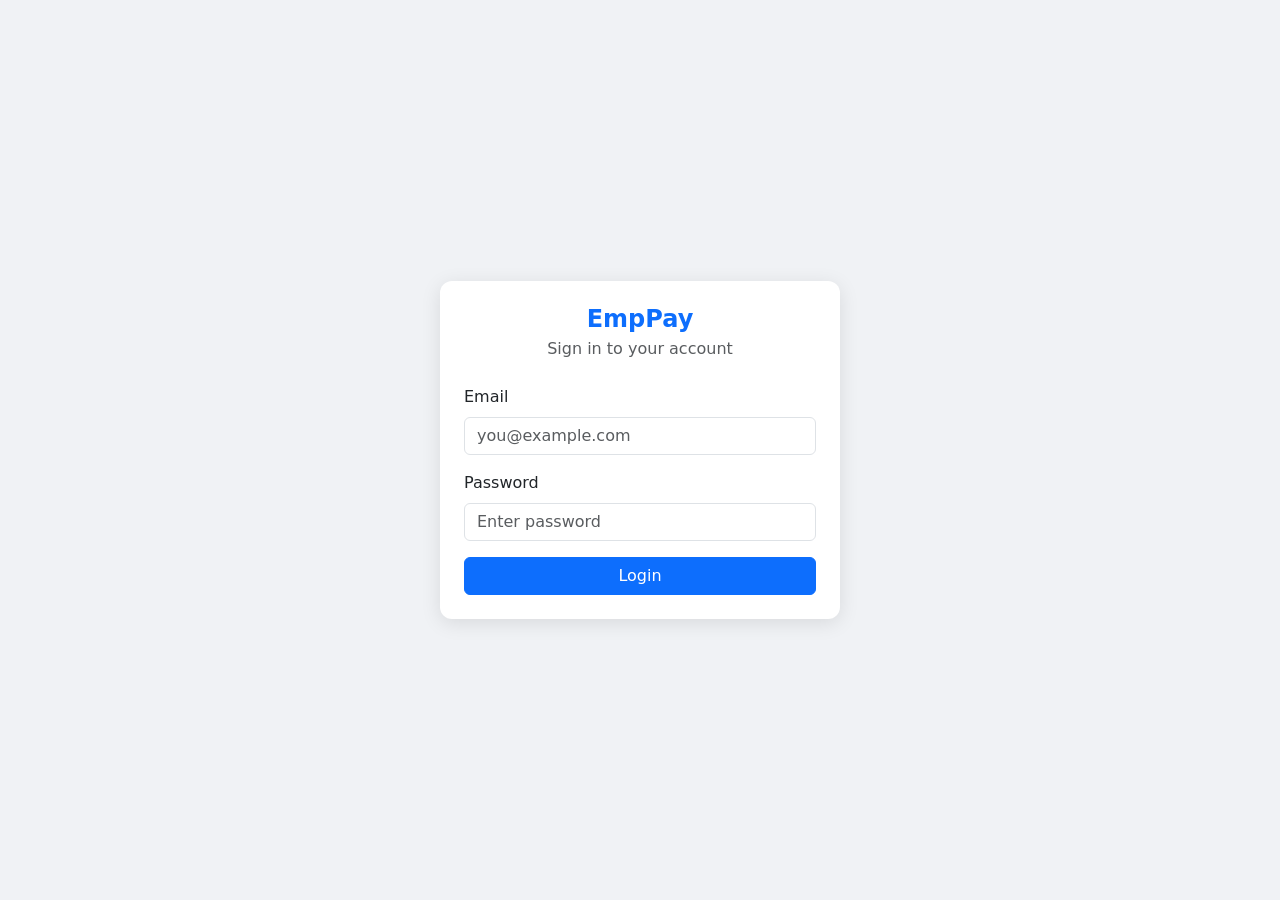
==== src/main/resources/static/index.html @ 87c90cb2 "otp auth setup" ====
<!DOCTYPE html>
<html lang="en">
<head>
    <meta charset="UTF-8">
    <title>EmpPay - Login</title>
    <link href="https://cdn.jsdelivr.net/npm/bootstrap@5.3.0/dist/css/bootstrap.min.css" rel="stylesheet">
    <style>
        body { background: #f0f2f5; }
        .card { border: none; border-radius: 12px; box-shadow: 0 4px 20px rgba(0,0,0,0.1); }
    </style>
</head>
<body class="d-flex align-items-center justify-content-center min-vh-100">
    <div class="card p-4" style="width: 100%; max-width: 400px;">
        <h4 class="text-center mb-1 fw-bold text-primary">EmpPay</h4>
        <p class="text-center text-muted mb-4">Sign in to your account</p>

        <div id="alert" class="alert d-none"></div>

        <form id="loginForm">
            <div class="mb-3">
                <label class="form-label">Email</label>
                <input type="email" id="email" class="form-control" placeholder="you@example.com" required>
            </div>
            <div class="mb-3">
                <label class="form-label">Password</label>
                <input type="password" id="password" class="form-control" placeholder="Enter password" required>
            </div>
            <button type="submit" class="btn btn-primary w-100">Login</button>
        </form>
    </div>

    <script>
        document.getElementById('loginForm').addEventListener('submit', async (e) => {
            e.preventDefault();
            const email = document.getElementById('email').value;
            const password = document.getElementById('password').value;

            const res = await fetch('/api/auth/login', {
                method: 'POST',
                headers: { 'Content-Type': 'application/json' },
                body: JSON.stringify({ email, password })
            });

            const data = await res.json();
            const alert = document.getElementById('alert');

            if (!res.ok) {
                alert.className = 'alert alert-danger';
                alert.textContent = data.message;
                alert.classList.remove('d-none');
                return;
            }

            // Store session info
            sessionStorage.setItem('user', JSON.stringify(data));

            if (data.mustChangePassword) {
                window.location.href = '/change-password.html';
            } else if (data.role === 'ADMIN') {
                window.location.href = '/admin.html';
            } else {
                window.location.href = '/dashboard.html';
            }
        });
    </script>
</body>
</html>
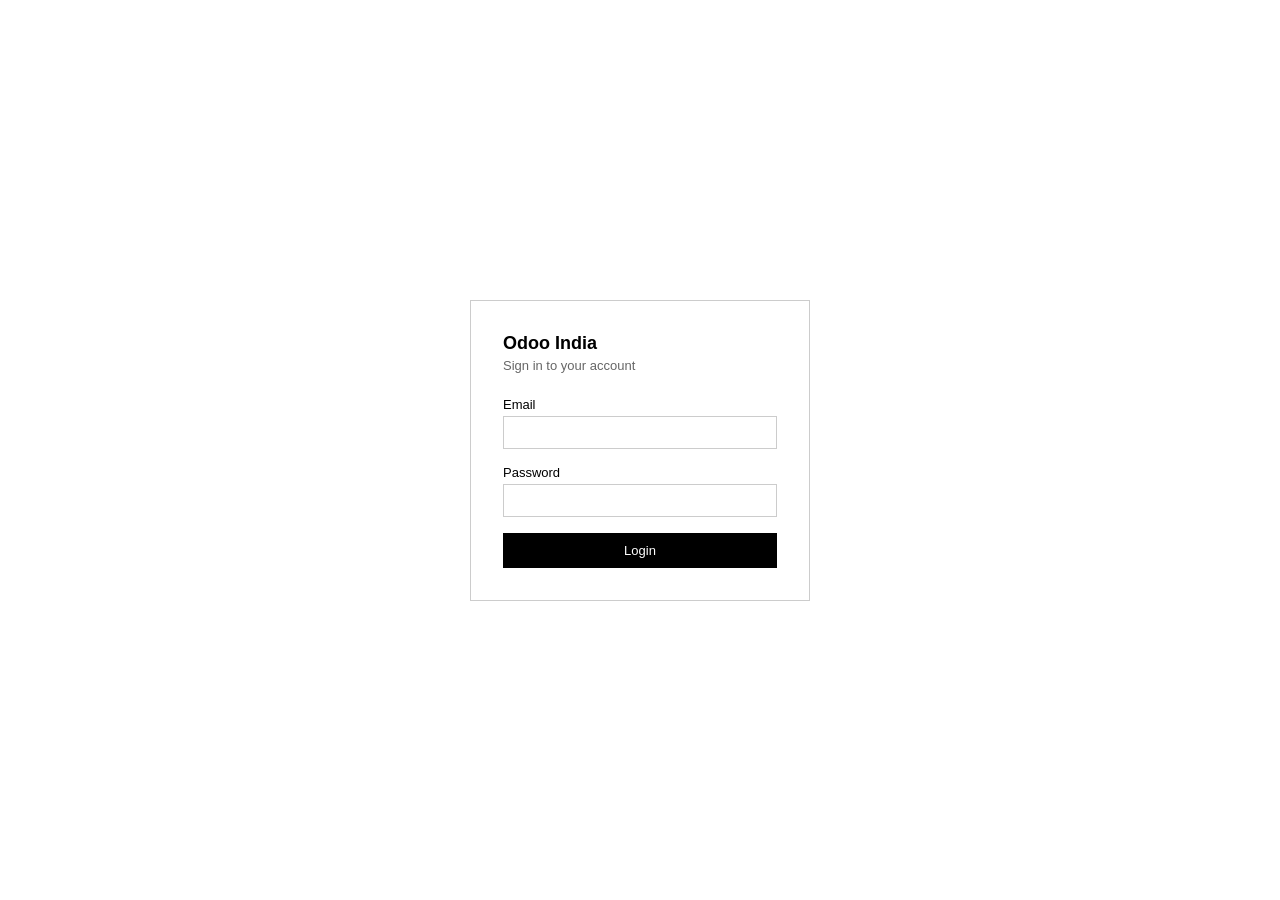
==== commit e2faaadb: "created dashboard" ====
--- a/src/main/resources/static/index.html
+++ b/src/main/resources/static/index.html
@@ -2,65 +2,53 @@
 <html lang="en">
 <head>
     <meta charset="UTF-8">
-    <title>EmpPay - Login</title>
-    <link href="https://cdn.jsdelivr.net/npm/bootstrap@5.3.0/dist/css/bootstrap.min.css" rel="stylesheet">
+    <title>Odoo India - Login</title>
     <style>
-        body { background: #f0f2f5; }
-        .card { border: none; border-radius: 12px; box-shadow: 0 4px 20px rgba(0,0,0,0.1); }
+        * { box-sizing: border-box; margin: 0; padding: 0; }
+        body { background: #fff; font-family: 'Segoe UI', sans-serif; display: flex; align-items: center; justify-content: center; height: 100vh; }
+        .box { width: 340px; border: 1px solid #ccc; padding: 32px; }
+        h4 { font-size: 18px; font-weight: 700; margin-bottom: 4px; }
+        p { font-size: 13px; color: #666; margin-bottom: 24px; }
+        label { display: block; font-size: 13px; margin-bottom: 4px; }
+        input { width: 100%; border: 1px solid #ccc; padding: 8px 10px; font-size: 13px; margin-bottom: 16px; outline: none; }
+        input:focus { border-color: #000; }
+        button { width: 100%; background: #000; color: #fff; border: none; padding: 10px; font-size: 13px; cursor: pointer; }
+        button:hover { background: #333; }
+        .alert { font-size: 13px; padding: 8px 10px; margin-bottom: 16px; border: 1px solid #ccc; }
+        .alert-danger { border-color: #000; background: #f5f5f5; }
     </style>
 </head>
-<body class="d-flex align-items-center justify-content-center min-vh-100">
-    <div class="card p-4" style="width: 100%; max-width: 400px;">
-        <h4 class="text-center mb-1 fw-bold text-primary">EmpPay</h4>
-        <p class="text-center text-muted mb-4">Sign in to your account</p>
-
-        <div id="alert" class="alert d-none"></div>
-
+<body>
+    <div class="box">
+        <h4>Odoo India</h4>
+        <p>Sign in to your account</p>
+        <div id="alert" class="alert" style="display:none;"></div>
         <form id="loginForm">
-            <div class="mb-3">
-                <label class="form-label">Email</label>
-                <input type="email" id="email" class="form-control" placeholder="you@example.com" required>
-            </div>
-            <div class="mb-3">
-                <label class="form-label">Password</label>
-                <input type="password" id="password" class="form-control" placeholder="Enter password" required>
-            </div>
-            <button type="submit" class="btn btn-primary w-100">Login</button>
+            <label>Email</label>
+            <input type="email" id="email" required>
+            <label>Password</label>
+            <input type="password" id="password" required>
+            <button type="submit">Login</button>
         </form>
     </div>
-
     <script>
         document.getElementById('loginForm').addEventListener('submit', async (e) => {
             e.preventDefault();
-            const email = document.getElementById('email').value;
-            const password = document.getElementById('password').value;
-
             const res = await fetch('/api/auth/login', {
                 method: 'POST',
                 headers: { 'Content-Type': 'application/json' },
-                body: JSON.stringify({ email, password })
+                body: JSON.stringify({ email: document.getElementById('email').value, password: document.getElementById('password').value })
             });
-
             const data = await res.json();
-            const alert = document.getElementById('alert');
-
+            const alertEl = document.getElementById('alert');
             if (!res.ok) {
-                alert.className = 'alert alert-danger';
-                alert.textContent = data.message;
-                alert.classList.remove('d-none');
+                alertEl.className = 'alert alert-danger';
+                alertEl.textContent = data.message;
+                alertEl.style.display = 'block';
                 return;
             }
-
-            // Store session info
             sessionStorage.setItem('user', JSON.stringify(data));
-
-            if (data.mustChangePassword) {
-                window.location.href = '/change-password.html';
-            } else if (data.role === 'ADMIN') {
-                window.location.href = '/admin.html';
-            } else {
-                window.location.href = '/dashboard.html';
-            }
+            window.location.href = data.mustChangePassword ? '/change-password.html' : '/dashboard.html';
         });
     </script>
 </body>
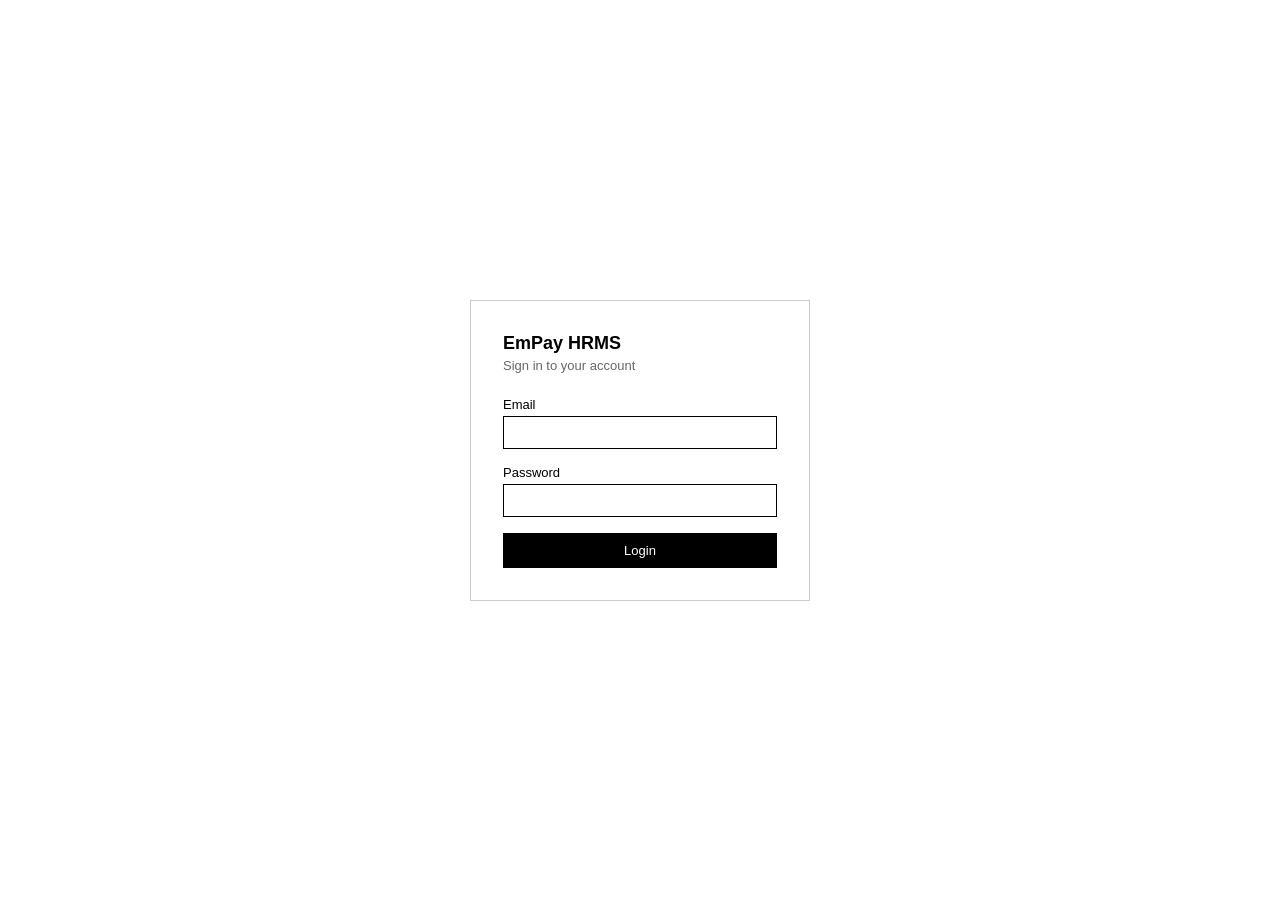
==== commit 0e352f2b: "implemented remaning ui elements" ====
--- a/src/main/resources/static/index.html
+++ b/src/main/resources/static/index.html
@@ -2,7 +2,7 @@
 <html lang="en">
 <head>
     <meta charset="UTF-8">
-    <title>Odoo India - Login</title>
+    <title>EmPay — Login</title>
     <style>
         * { box-sizing: border-box; margin: 0; padding: 0; }
         body { background: #fff; font-family: 'Segoe UI', sans-serif; display: flex; align-items: center; justify-content: center; height: 100vh; }
@@ -10,7 +10,7 @@
         h4 { font-size: 18px; font-weight: 700; margin-bottom: 4px; }
         p { font-size: 13px; color: #666; margin-bottom: 24px; }
         label { display: block; font-size: 13px; margin-bottom: 4px; }
-        input { width: 100%; border: 1px solid #ccc; padding: 8px 10px; font-size: 13px; margin-bottom: 16px; outline: none; }
+        input { width: 100%; border: 1px solid #000; padding: 8px 10px; font-size: 13px; margin-bottom: 16px; outline: none; }
         input:focus { border-color: #000; }
         button { width: 100%; background: #000; color: #fff; border: none; padding: 10px; font-size: 13px; cursor: pointer; }
         button:hover { background: #333; }
@@ -20,7 +20,7 @@
 </head>
 <body>
     <div class="box">
-        <h4>Odoo India</h4>
+        <h4>EmPay HRMS</h4>
         <p>Sign in to your account</p>
         <div id="alert" class="alert" style="display:none;"></div>
         <form id="loginForm">
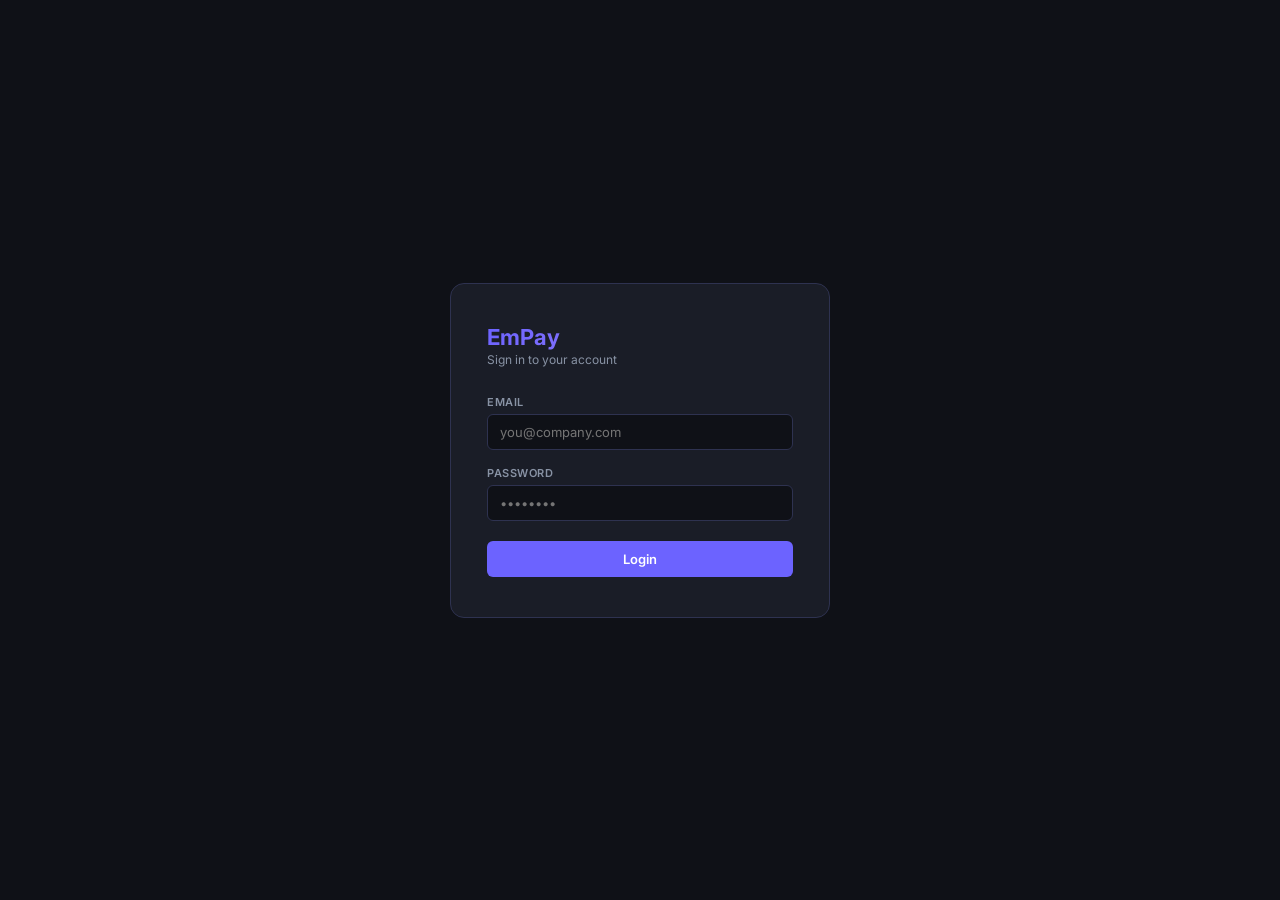
==== commit d28f546f: "updated login and change-password pages to match dark theme" ====
--- a/src/main/resources/static/index.html
+++ b/src/main/resources/static/index.html
@@ -1,55 +1,67 @@
 <!DOCTYPE html>
 <html lang="en">
 <head>
-    <meta charset="UTF-8">
-    <title>EmPay — Login</title>
-    <style>
-        * { box-sizing: border-box; margin: 0; padding: 0; }
-        body { background: #fff; font-family: 'Segoe UI', sans-serif; display: flex; align-items: center; justify-content: center; height: 100vh; }
-        .box { width: 340px; border: 1px solid #ccc; padding: 32px; }
-        h4 { font-size: 18px; font-weight: 700; margin-bottom: 4px; }
-        p { font-size: 13px; color: #666; margin-bottom: 24px; }
-        label { display: block; font-size: 13px; margin-bottom: 4px; }
-        input { width: 100%; border: 1px solid #000; padding: 8px 10px; font-size: 13px; margin-bottom: 16px; outline: none; }
-        input:focus { border-color: #000; }
-        button { width: 100%; background: #000; color: #fff; border: none; padding: 10px; font-size: 13px; cursor: pointer; }
-        button:hover { background: #333; }
-        .alert { font-size: 13px; padding: 8px 10px; margin-bottom: 16px; border: 1px solid #ccc; }
-        .alert-danger { border-color: #000; background: #f5f5f5; }
-    </style>
+  <meta charset="UTF-8">
+  <title>EmPay — Login</title>
+  <meta name="viewport" content="width=device-width, initial-scale=1.0">
+  <link rel="preconnect" href="https://fonts.googleapis.com">
+  <link href="https://fonts.googleapis.com/css2?family=Inter:wght@400;500;600;700&display=swap" rel="stylesheet">
+  <style>
+    *, *::before, *::after { box-sizing: border-box; margin: 0; padding: 0; }
+    :root {
+      --bg: #0f1117; --surface: #1a1d27; --border: #2e3250;
+      --accent: #6c63ff; --accent2: #a78bfa;
+      --text: #e2e8f0; --muted: #8892a4;
+      --danger: #ef4444; --success: #22c55e;
+    }
+    body { font-family: 'Inter', sans-serif; background: var(--bg); color: var(--text); display: flex; align-items: center; justify-content: center; min-height: 100vh; font-size: 13px; }
+    .card { background: var(--surface); border: 1px solid var(--border); border-radius: 14px; padding: 40px 36px; width: 100%; max-width: 380px; }
+    .brand { margin-bottom: 28px; }
+    .brand-logo { font-size: 22px; font-weight: 700; background: linear-gradient(135deg, var(--accent), var(--accent2)); -webkit-background-clip: text; -webkit-text-fill-color: transparent; background-clip: text; }
+    .brand-sub { font-size: 12px; color: var(--muted); margin-top: 2px; }
+    label { display: block; font-size: 11px; font-weight: 600; color: var(--muted); text-transform: uppercase; letter-spacing: 0.5px; margin-bottom: 5px; }
+    input { width: 100%; background: var(--bg); border: 1px solid var(--border); color: var(--text); padding: 9px 12px; border-radius: 6px; font-size: 13px; font-family: inherit; outline: none; transition: border-color 0.15s; margin-bottom: 16px; }
+    input:focus { border-color: var(--accent); }
+    button { width: 100%; background: var(--accent); color: #fff; border: none; padding: 10px; border-radius: 6px; font-size: 13px; font-weight: 600; cursor: pointer; font-family: inherit; transition: background 0.15s; margin-top: 4px; }
+    button:hover { background: #5b52e8; }
+    .alert { font-size: 12px; padding: 9px 12px; border-radius: 6px; margin-bottom: 16px; display: none; }
+    .alert-danger { background: rgba(239,68,68,0.1); border: 1px solid rgba(239,68,68,0.3); color: var(--danger); }
+  </style>
 </head>
 <body>
-    <div class="box">
-        <h4>EmPay HRMS</h4>
-        <p>Sign in to your account</p>
-        <div id="alert" class="alert" style="display:none;"></div>
-        <form id="loginForm">
-            <label>Email</label>
-            <input type="email" id="email" required>
-            <label>Password</label>
-            <input type="password" id="password" required>
-            <button type="submit">Login</button>
-        </form>
+  <div class="card">
+    <div class="brand">
+      <div class="brand-logo">EmPay</div>
+      <div class="brand-sub">Sign in to your account</div>
     </div>
-    <script>
-        document.getElementById('loginForm').addEventListener('submit', async (e) => {
-            e.preventDefault();
-            const res = await fetch('/api/auth/login', {
-                method: 'POST',
-                headers: { 'Content-Type': 'application/json' },
-                body: JSON.stringify({ email: document.getElementById('email').value, password: document.getElementById('password').value })
-            });
-            const data = await res.json();
-            const alertEl = document.getElementById('alert');
-            if (!res.ok) {
-                alertEl.className = 'alert alert-danger';
-                alertEl.textContent = data.message;
-                alertEl.style.display = 'block';
-                return;
-            }
-            sessionStorage.setItem('user', JSON.stringify(data));
-            window.location.href = data.mustChangePassword ? '/change-password.html' : '/dashboard.html';
-        });
-    </script>
+    <div id="alert" class="alert alert-danger"></div>
+    <form id="loginForm">
+      <label>Email</label>
+      <input type="email" id="email" placeholder="you@company.com" required>
+      <label>Password</label>
+      <input type="password" id="password" placeholder="••••••••" required>
+      <button type="submit">Login</button>
+    </form>
+  </div>
+  <script>
+    document.getElementById('loginForm').addEventListener('submit', async (e) => {
+      e.preventDefault();
+      const alertEl = document.getElementById('alert');
+      alertEl.style.display = 'none';
+      const res = await fetch('/api/auth/login', {
+        method: 'POST',
+        headers: { 'Content-Type': 'application/json' },
+        body: JSON.stringify({ email: document.getElementById('email').value, password: document.getElementById('password').value })
+      });
+      const data = await res.json();
+      if (!res.ok) {
+        alertEl.textContent = data.message;
+        alertEl.style.display = 'block';
+        return;
+      }
+      sessionStorage.setItem('user', JSON.stringify(data));
+      window.location.href = data.mustChangePassword ? '/change-password.html' : '/dashboard.html';
+    });
+  </script>
 </body>
 </html>
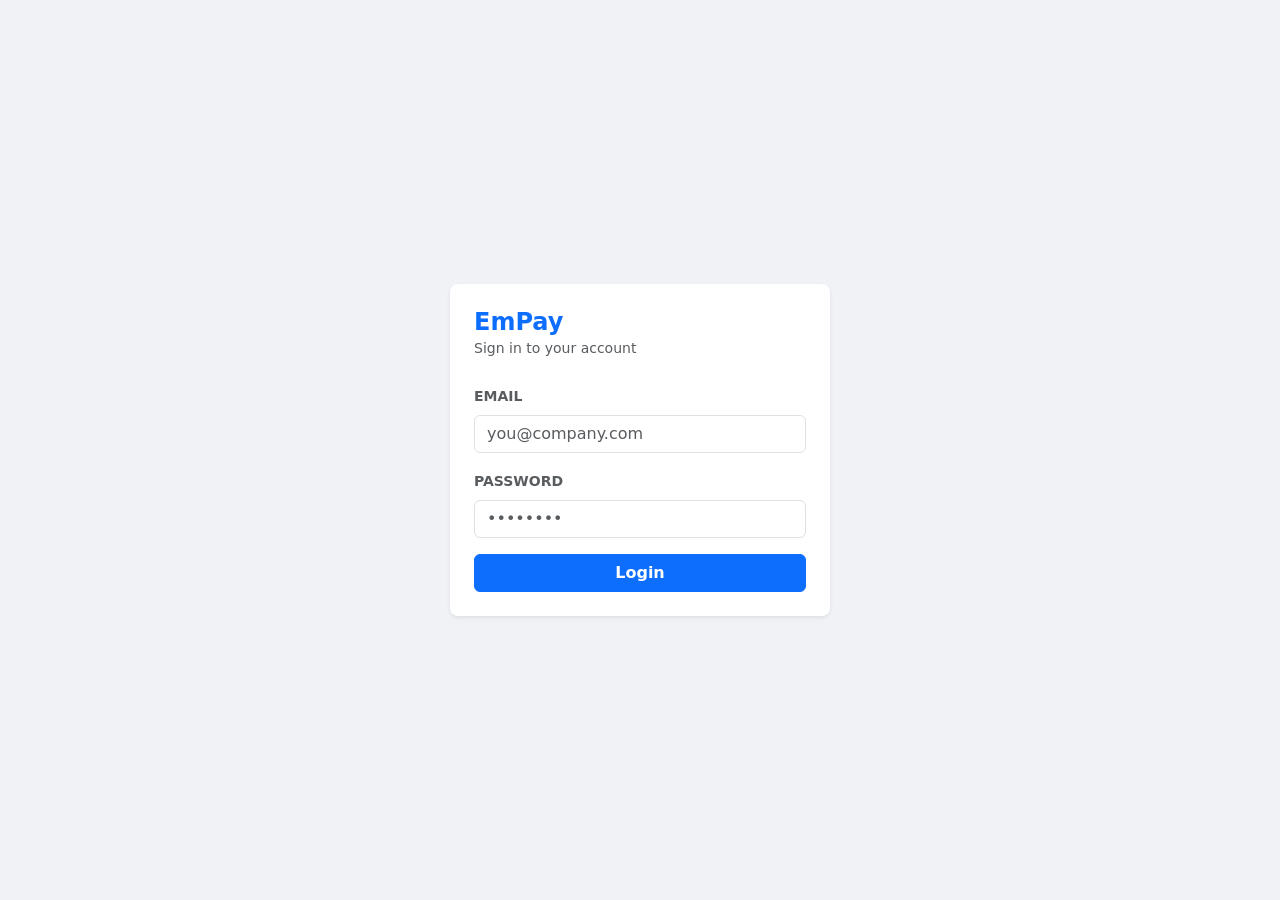
==== commit 1e2d7270: "implemented remaning ui elementimplement dashboard UI and backend infrastructure for employee, payro" ====
--- a/src/main/resources/static/index.html
+++ b/src/main/resources/static/index.html
@@ -4,50 +4,35 @@
   <meta charset="UTF-8">
   <title>EmPay — Login</title>
   <meta name="viewport" content="width=device-width, initial-scale=1.0">
-  <link rel="preconnect" href="https://fonts.googleapis.com">
-  <link href="https://fonts.googleapis.com/css2?family=Inter:wght@400;500;600;700&display=swap" rel="stylesheet">
+  <link href="https://cdn.jsdelivr.net/npm/bootstrap@5.3.3/dist/css/bootstrap.min.css" rel="stylesheet">
   <style>
-    *, *::before, *::after { box-sizing: border-box; margin: 0; padding: 0; }
-    :root {
-      --bg: #0f1117; --surface: #1a1d27; --border: #2e3250;
-      --accent: #6c63ff; --accent2: #a78bfa;
-      --text: #e2e8f0; --muted: #8892a4;
-      --danger: #ef4444; --success: #22c55e;
-    }
-    body { font-family: 'Inter', sans-serif; background: var(--bg); color: var(--text); display: flex; align-items: center; justify-content: center; min-height: 100vh; font-size: 13px; }
-    .card { background: var(--surface); border: 1px solid var(--border); border-radius: 14px; padding: 40px 36px; width: 100%; max-width: 380px; }
-    .brand { margin-bottom: 28px; }
-    .brand-logo { font-size: 22px; font-weight: 700; background: linear-gradient(135deg, var(--accent), var(--accent2)); -webkit-background-clip: text; -webkit-text-fill-color: transparent; background-clip: text; }
-    .brand-sub { font-size: 12px; color: var(--muted); margin-top: 2px; }
-    label { display: block; font-size: 11px; font-weight: 600; color: var(--muted); text-transform: uppercase; letter-spacing: 0.5px; margin-bottom: 5px; }
-    input { width: 100%; background: var(--bg); border: 1px solid var(--border); color: var(--text); padding: 9px 12px; border-radius: 6px; font-size: 13px; font-family: inherit; outline: none; transition: border-color 0.15s; margin-bottom: 16px; }
-    input:focus { border-color: var(--accent); }
-    button { width: 100%; background: var(--accent); color: #fff; border: none; padding: 10px; border-radius: 6px; font-size: 13px; font-weight: 600; cursor: pointer; font-family: inherit; transition: background 0.15s; margin-top: 4px; }
-    button:hover { background: #5b52e8; }
-    .alert { font-size: 12px; padding: 9px 12px; border-radius: 6px; margin-bottom: 16px; display: none; }
-    .alert-danger { background: rgba(239,68,68,0.1); border: 1px solid rgba(239,68,68,0.3); color: var(--danger); }
+    body { background: #f0f2f5; }
   </style>
 </head>
-<body>
-  <div class="card">
-    <div class="brand">
-      <div class="brand-logo">EmPay</div>
-      <div class="brand-sub">Sign in to your account</div>
+<body class="d-flex align-items-center justify-content-center min-vh-100">
+  <div class="card shadow-sm border-0 rounded-3 p-4" style="width:100%;max-width:380px">
+    <div class="mb-4">
+      <h4 class="fw-bold text-primary mb-0">EmPay</h4>
+      <small class="text-muted">Sign in to your account</small>
     </div>
-    <div id="alert" class="alert alert-danger"></div>
+    <div id="alert" class="alert alert-danger d-none py-2 small"></div>
     <form id="loginForm">
-      <label>Email</label>
-      <input type="email" id="email" placeholder="you@company.com" required>
-      <label>Password</label>
-      <input type="password" id="password" placeholder="••••••••" required>
-      <button type="submit">Login</button>
+      <div class="mb-3">
+        <label class="form-label small fw-semibold text-muted text-uppercase">Email</label>
+        <input type="email" id="email" class="form-control" placeholder="you@company.com" required>
+      </div>
+      <div class="mb-3">
+        <label class="form-label small fw-semibold text-muted text-uppercase">Password</label>
+        <input type="password" id="password" class="form-control" placeholder="••••••••" required>
+      </div>
+      <button type="submit" class="btn btn-primary w-100 fw-semibold">Login</button>
     </form>
   </div>
   <script>
     document.getElementById('loginForm').addEventListener('submit', async (e) => {
       e.preventDefault();
       const alertEl = document.getElementById('alert');
-      alertEl.style.display = 'none';
+      alertEl.classList.add('d-none');
       const res = await fetch('/api/auth/login', {
         method: 'POST',
         headers: { 'Content-Type': 'application/json' },
@@ -55,8 +40,8 @@
       });
       const data = await res.json();
       if (!res.ok) {
-        alertEl.textContent = data.message;
-        alertEl.style.display = 'block';
+        alertEl.textContent = data.message || 'Invalid Login Id or Password';
+        alertEl.classList.remove('d-none');
         return;
       }
       sessionStorage.setItem('user', JSON.stringify(data));
